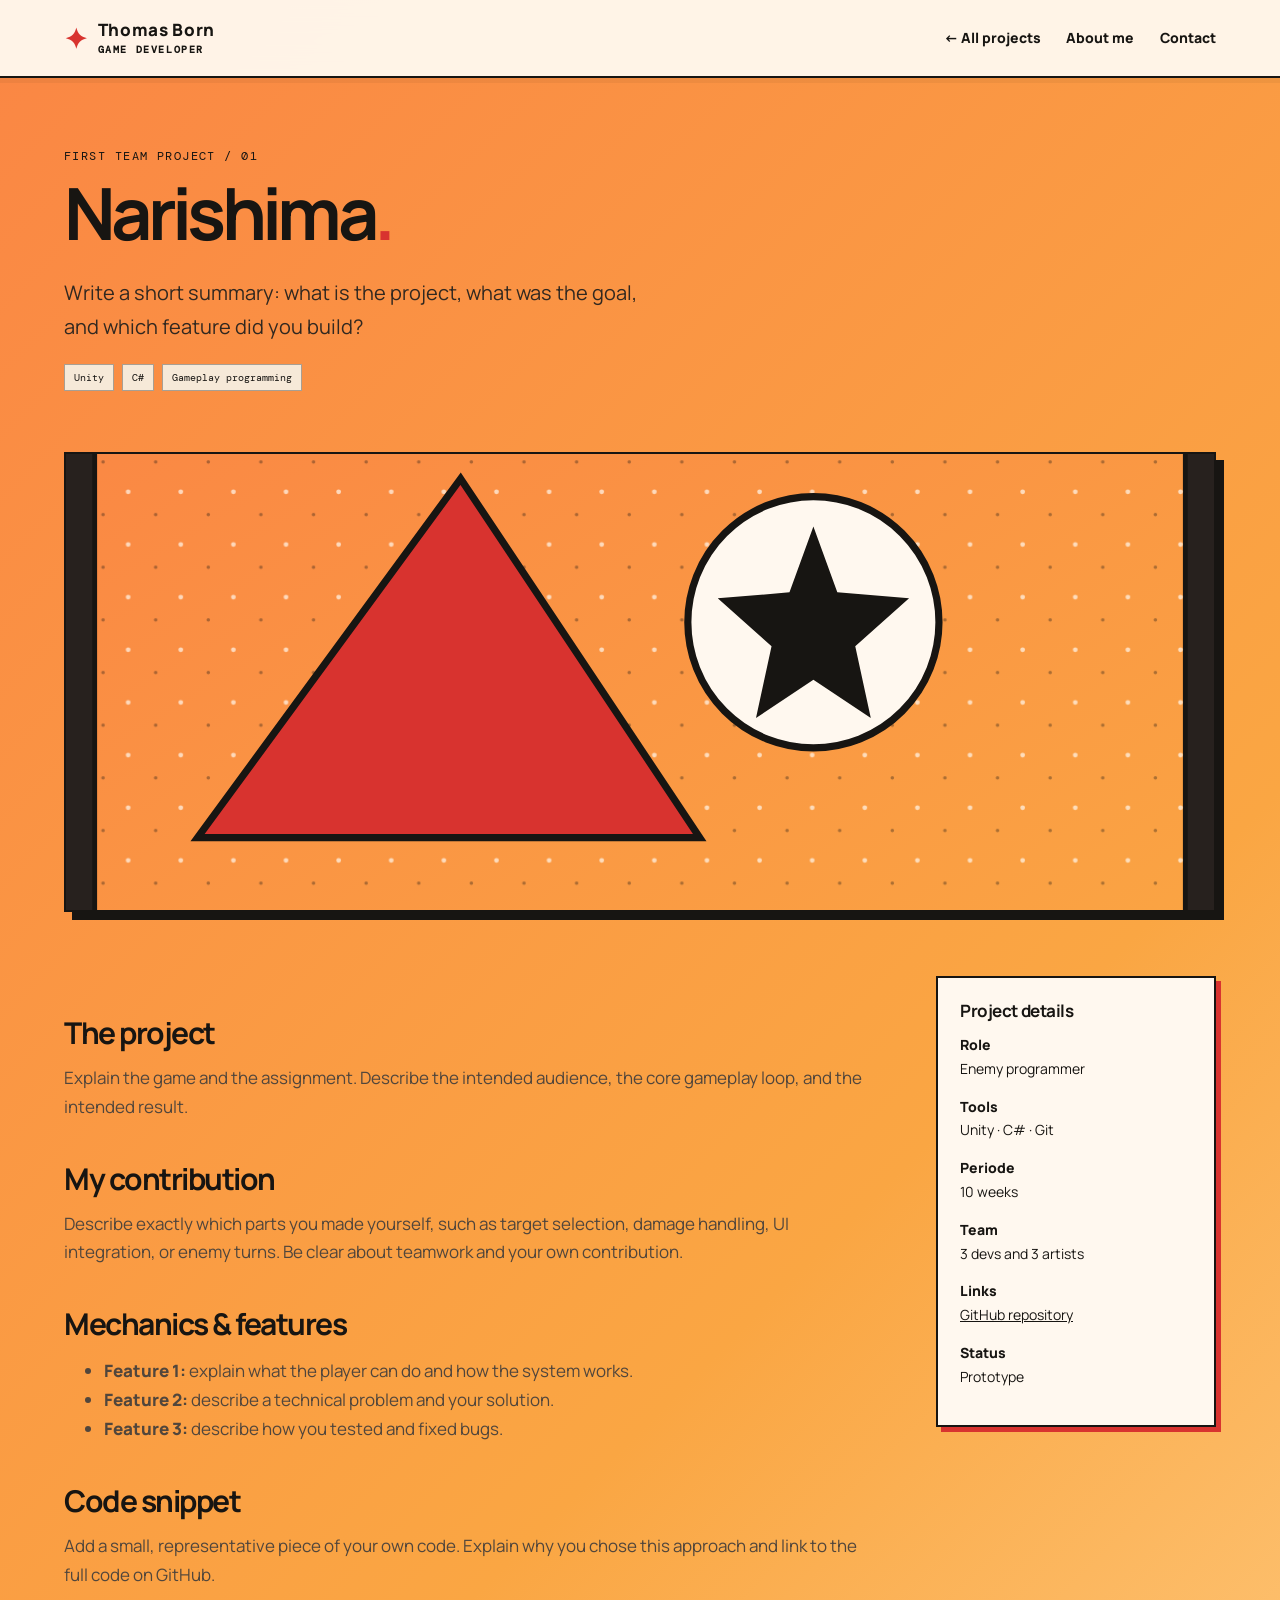
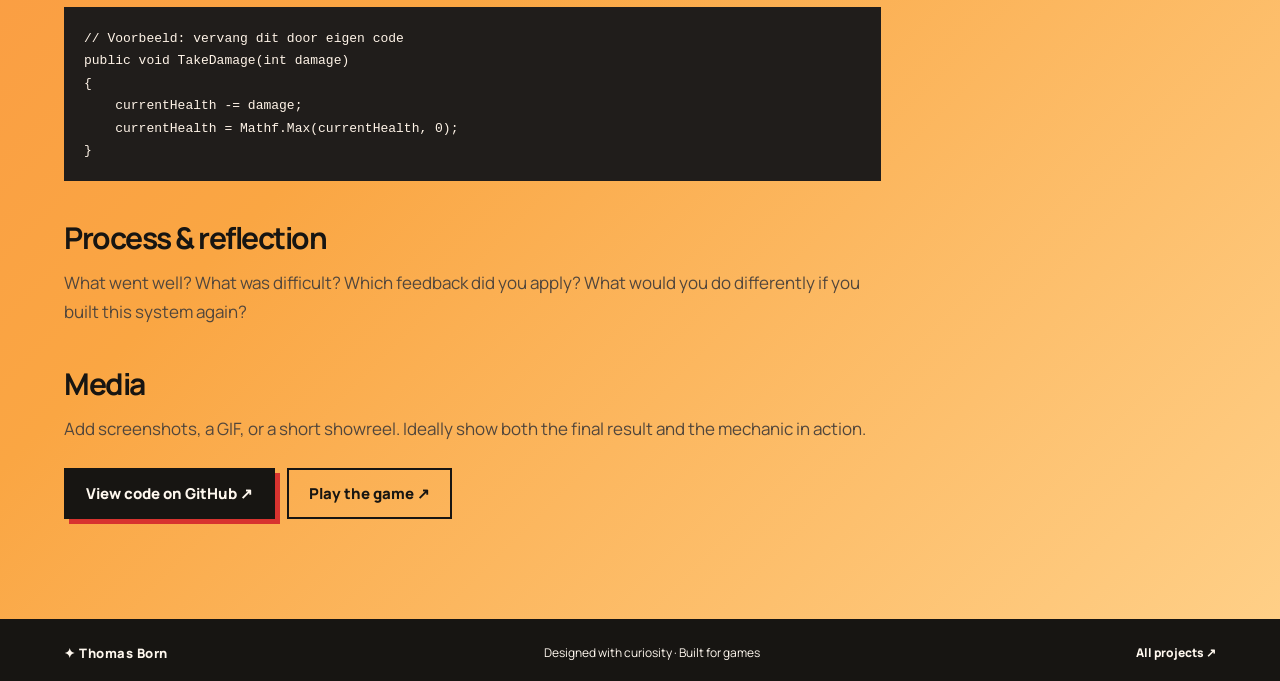
==== Narishima.html @ a52c63ef "Added project pages not the info" ====
<!DOCTYPE html>
<html lang="en">
<head>
  <meta charset="UTF-8"><meta name="viewport" content="width=device-width, initial-scale=1.0">
  <title>Narishima — Thomas Born</title><link rel="stylesheet" href="style.css">
  <style>
    .case-hero{padding:70px 0 45px}.case-hero h1{font-size:clamp(42px,6vw,72px)}.case-kicker{font:12px 'DM Mono',monospace;letter-spacing:.12em}.case-cover{width:100%;height:clamp(200px,42vw,460px);object-fit:cover;border:2px solid var(--ink);box-shadow:8px 8px 0 var(--ink)}.case-layout{display:grid;grid-template-columns:1fr 280px;gap:55px;padding:55px 0 100px}.case-content h2{font-size:30px;margin:40px 0 15px}.case-content p,.case-content li{color:#51463c}.case-aside{background:var(--paper);border:2px solid var(--ink);padding:22px;height:max-content;box-shadow:5px 5px 0 var(--red)}.case-aside h3{font-size:17px}.case-aside p{font-size:14px}.code-sample{background:#201d1b;color:#fff4e8;padding:20px;overflow:auto;font:13px/1.65 'DM Mono',monospace;white-space:pre}.case-links{display:flex;flex-wrap:wrap;gap:12px;margin-top:24px}@media(max-width:700px){.case-layout{grid-template-columns:1fr;gap:25px}}
  </style>
</head>
<body>
  <header class="site-header"><a class="wordmark" href="index.html"><span class="wordmark-mark">✦</span><span>Thomas Born<small>GAME DEVELOPER</small></span></a><nav class="main-nav"><a href="index.html#projects">← All projects</a><a href="index.html#about">About me</a><a href="index.html#contact">Contact</a></nav></header>
  <main class="section-wrap">
    <div class="case-hero"><p class="case-kicker">FIRST TEAM PROJECT / 01</p><h1>Narishima<span class="accent-text">.</span></h1><p class="hero-intro">Write a short summary: what is the project, what was the goal, and which feature did you build?</p><div class="tag-list"><span>Unity</span><span>C#</span><span>Gameplay programming</span></div></div>
    <img class="case-cover" src="assets/preview-placeholder.svg" alt="Large project screenshot">
    <div class="case-layout">
      <article class="case-content">
        <h2>The project</h2><p>Explain the game and the assignment. Describe the intended audience, the core gameplay loop, and the intended result.</p>
        <h2>My contribution</h2><p>Describe exactly which parts you made yourself, such as target selection, damage handling, UI integration, or enemy turns. Be clear about teamwork and your own contribution.</p>
        <h2>Mechanics & features</h2><ul><li><strong>Feature 1:</strong> explain what the player can do and how the system works.</li><li><strong>Feature 2:</strong> describe a technical problem and your solution.</li><li><strong>Feature 3:</strong> describe how you tested and fixed bugs.</li></ul>
        <h2>Code snippet</h2><p>Add a small, representative piece of your own code. Explain why you chose this approach and link to the full code on GitHub.</p>
        <pre class="code-sample"><code>// Voorbeeld: vervang dit door eigen code
public void TakeDamage(int damage)
{
    currentHealth -= damage;
    currentHealth = Mathf.Max(currentHealth, 0);
}</code></pre>
        <h2>Process & reflection</h2><p>What went well? What was difficult? Which feedback did you apply? What would you do differently if you built this system again?</p>
        <h2>Media</h2><p>Add screenshots, a GIF, or a short showreel. Ideally show both the final result and the mechanic in action.</p>
        <div class="case-links"><a class="button button-dark" href="https://github.com/jouwnaam/jouw-repo" target="_blank" rel="noopener">View code on GitHub ↗</a><a class="button" href="#" target="_blank" rel="noopener">Play the game ↗</a></div>
      </article>
      <aside class="case-aside"><h3>Project details</h3><p><strong>Role</strong><br>Enemy programmer</p><p><strong>Tools</strong><br>Unity · C# · Git</p><p><strong>Periode</strong><br>10 weeks</p><p><strong>Team</strong><br>3 devs and 3 artists</p><p><strong>Links</strong><br><a href="https://github.com/jouwnaam/jouw-repo">GitHub repository</a></p><p><strong>Status</strong><br>Prototype</p></aside>
    </div>
  </main>
  <footer class="site-footer"><a class="wordmark" href="index.html">✦ Thomas Born</a><span>Designed with curiosity · Built for games</span><a href="index.html#projects">All projects ↗</a></footer>
</body>
</html>
---- style.css ----
@import url('https://fonts.googleapis.com/css2?family=DM+Mono:wght@400;500&family=Manrope:wght@400;500;600;700;800&display=swap');

:root{--orange:#FA8644;--gold:#FAA643;--ink:#171512;--paper:#fff8ef;--muted:#655b51;--red:#d8332f;--line:rgba(23,21,18,.17);--max:1160px}
*{box-sizing:border-box}
html{scroll-behavior:smooth;scroll-padding-top:100px}
body{margin:0;background:linear-gradient(135deg,var(--orange) 0%,var(--gold) 58%,#ffd18a 100%);color:var(--ink);font-family:'Manrope',Arial,sans-serif;font-size:17px;line-height:1.7;overflow-x:hidden}
a{color:inherit}img{max-width:100%}
strong{font-weight:800}
.star-layer{position:fixed;inset:0;z-index:-1;pointer-events:none;opacity:.28;background-image:radial-gradient(#fff 1px,transparent 1.5px),radial-gradient(rgba(23,21,18,.65) 1px,transparent 1.5px);background-size:73px 73px,113px 113px;background-position:0 0,37px 49px}
.site-header{position:sticky;top:0;z-index:100;min-height:78px;padding:12px max(5vw,22px);display:flex;align-items:center;justify-content:space-between;gap:24px;background:rgba(255,248,239,.96);border-bottom:2px solid var(--ink);box-shadow:0 5px 0 rgba(23,21,18,.05);backdrop-filter:blur(14px)}
.wordmark{display:flex;align-items:center;gap:10px;text-decoration:none;font-weight:800;letter-spacing:.04em;line-height:1.15}.wordmark-mark{font-size:28px;color:var(--red)}.wordmark small{display:block;font-family:'DM Mono',monospace;font-size:10px;letter-spacing:.16em;margin-top:4px}
.main-nav{display:flex;align-items:center;gap:clamp(12px,2vw,28px)}.main-nav a{text-decoration:none;font-size:14px;font-weight:800}.main-nav a:hover,.text-link:hover,.card-link:hover{color:var(--red)}.nav-cv{border:2px solid var(--ink);padding:7px 14px;box-shadow:3px 3px 0 var(--ink)}.menu-toggle{display:none;border:2px solid var(--ink);background:var(--paper);font-size:22px;padding:4px 10px}
.section-wrap{width:min(var(--max),90%);margin-inline:auto}.hero{min-height:610px;padding-block:90px 100px;display:grid;grid-template-columns:1.1fr .9fr;align-items:center;gap:50px}.eyebrow{font-family:'DM Mono',monospace;font-size:12px;font-weight:500;letter-spacing:.13em;margin:0 0 18px}.status-dot{display:inline-block;width:8px;height:8px;background:#287a48;border-radius:50%;margin-right:8px}
h1,h2,h3,p{margin-top:0}h1{font-size:clamp(44px,6vw,78px);line-height:1.04;letter-spacing:-.065em;margin-bottom:25px}h2{font-size:clamp(36px,4.5vw,58px);line-height:1.1;letter-spacing:-.05em;margin-bottom:0}h3{font-size:22px;line-height:1.25;letter-spacing:-.025em;margin-bottom:12px}.accent-text{color:var(--red)}.heading-period{color:var(--red)}.hero-intro{font-size:20px;line-height:1.7;max-width:600px;color:#312820}.hero-actions{display:flex;align-items:center;gap:25px;flex-wrap:wrap;margin:30px 0}.button{display:inline-flex;align-items:center;justify-content:center;gap:16px;padding:13px 20px;font:800 15px 'Manrope',sans-serif;text-decoration:none;border:2px solid var(--ink);cursor:pointer}.button-dark{background:var(--ink);color:var(--paper);box-shadow:5px 5px 0 var(--red);transition:transform .18s,box-shadow .18s}.button-dark:hover{transform:translate(2px,2px);box-shadow:2px 2px 0 var(--red)}.text-link{font-weight:800;text-decoration-thickness:2px;text-underline-offset:5px}.hero-tags,.tag-list{display:flex;flex-wrap:wrap;gap:8px}.hero-tags span,.tag-list span{font-family:'DM Mono',monospace;font-size:12px;padding:4px 9px;border:1px solid rgba(23,21,18,.35);background:rgba(255,248,239,.38)}
.hero-art{height:390px;position:relative;display:grid;place-items:center}.orbit{position:absolute;border:1px solid rgba(23,21,18,.5);border-radius:50%;transform:rotate(-25deg)}.orbit-one{width:330px;height:240px}.orbit-two{width:250px;height:360px;transform:rotate(40deg)}.hero-sigil{width:190px;height:190px;display:grid;place-items:center;background:var(--red);color:#fff8ef;font-size:110px;transform:rotate(-9deg);border:3px solid var(--ink);box-shadow:12px 12px 0 var(--ink)}.float-star{position:absolute;font-size:35px}.star-a{top:30px;right:60px}.star-b{left:45px;bottom:48px;color:var(--red)}.art-label{position:absolute;top:15px;left:0;font:12px/1.6 'DM Mono',monospace}.art-card{position:absolute;right:0;bottom:4px;background:var(--paper);border:2px solid var(--ink);padding:15px 18px;transform:rotate(4deg);box-shadow:5px 5px 0 var(--ink)}.art-card span,.art-card small{display:block;font:10px 'DM Mono',monospace}.art-card strong{display:block;font-size:22px;line-height:1.05;margin:9px 0}.art-card small{color:var(--red)}
.projects-section{padding-block:75px 115px}.section-heading{display:flex;align-items:end;justify-content:space-between;gap:35px;margin-bottom:32px}.section-note{max-width:410px;color:#3d332b;margin:0;font-size:16px}.filter-row{display:flex;gap:9px;flex-wrap:wrap;margin-bottom:25px}.filter-chip{background:rgba(255,248,239,.45);border:1px solid var(--ink);padding:8px 14px;font:700 13px 'Manrope',sans-serif;cursor:pointer}.filter-chip.active,.filter-chip:hover{background:var(--ink);color:var(--paper)}.filter-chip span{opacity:.7;margin-left:5px}
.project-grid{display:grid;grid-template-columns:repeat(3,minmax(0,1fr));gap:25px;align-items:stretch}.project-card{min-width:0;background:var(--paper);border:2px solid var(--ink);box-shadow:5px 5px 0 rgba(23,21,18,.82);transition:transform .2s,box-shadow .2s;display:flex;flex-direction:column}.project-card:hover{transform:translateY(-4px);box-shadow:7px 9px 0 rgba(23,21,18,.82)}.project-card[hidden]{display:none}.project-card.featured{grid-column:span 2}.project-preview{height:190px;position:relative;display:block;overflow:hidden;background:#27211e;border-bottom:2px solid var(--ink)}.featured .project-preview{height:230px}.project-preview img{display:block;width:100%;height:100%;object-fit:cover;transition:transform .3s}.project-preview:hover img{transform:scale(1.035)}.preview-label{position:absolute;left:12px;top:12px;background:var(--red);color:white;padding:4px 8px;font:10px 'DM Mono',monospace;letter-spacing:.05em}.preview-arrow{position:absolute;right:12px;bottom:12px;width:34px;height:34px;background:var(--paper);border:1px solid var(--ink);display:grid;place-items:center;font-size:20px}.project-body{padding:20px;display:flex;flex-direction:column;align-items:flex-start;flex:1}.project-meta{display:flex;justify-content:space-between;gap:10px;width:100%;font:10px 'DM Mono',monospace;letter-spacing:.04em;color:#62574d;margin-bottom:12px}.project-status{color:#247243}.project-body h3{font-size:23px}.project-body h3 em{font-style:normal;color:var(--red)}.project-body p{font-size:15px;line-height:1.65;color:#51463c;margin-bottom:17px}.tag-list{margin-top:auto;margin-bottom:16px}.tag-list span{font-size:10px;background:#f6e9d8}.card-link{display:flex;justify-content:space-between;gap:15px;width:100%;padding-top:12px;border-top:1px solid var(--line);font-size:14px;font-weight:800;text-decoration:none}.small-hint{font-size:13px;color:#4d4035;margin-top:28px}.small-hint code{font-size:12px;background:rgba(255,248,239,.55);padding:3px 5px}
.about-section{background:var(--paper);border-block:2px solid var(--ink);padding-block:100px}.about-layout{display:grid;grid-template-columns:.75fr 1.25fr;gap:clamp(35px,7vw,100px);align-items:start}.about-photo-wrap{position:relative;max-width:360px;margin-top:15px}.about-photo,.photo-placeholder{width:100%;aspect-ratio:4/5;object-fit:cover;border:2px solid var(--ink);box-shadow:10px 10px 0 var(--orange)}.photo-placeholder{display:none;place-items:center;align-content:center;gap:8px;background:linear-gradient(145deg,#f7d0a5,#f9a25f);font-weight:800}.photo-placeholder small{font:11px 'DM Mono',monospace}.photo-caption{display:block;margin-top:18px;font:10px 'DM Mono',monospace;letter-spacing:.1em}.about-copy h2{margin-bottom:25px}.about-copy>p:not(.eyebrow){color:#51463c}.about-copy .lead{font-size:21px;line-height:1.6;color:var(--ink)!important}.profile-block{padding:20px 0;border-top:1px solid var(--line);margin-top:14px}.profile-block h3{font-size:17px}.profile-block p{font-size:15px;color:#51463c;margin-bottom:0}
.skills-section{padding-block:100px}.skills-grid{display:grid;grid-template-columns:repeat(3,1fr);gap:18px;margin-top:30px}.skill-card{padding:25px;background:rgba(255,248,239,.52);border:1.5px solid var(--ink);min-height:175px}.skill-number{font:11px 'DM Mono',monospace;color:var(--red)}.skill-card h3{margin-top:20px}.skill-card p{font-size:15px;color:#51463c;margin-bottom:0}
.journal-section{padding-block:90px;background:rgba(255,248,239,.42);border-block:2px solid var(--ink)}.journal-grid{display:grid;grid-template-columns:repeat(3,1fr);gap:18px;margin-top:28px}.journal-entry{padding:24px;background:var(--paper);border:1.5px solid var(--ink)}.journal-entry>span{font:10px 'DM Mono',monospace;color:var(--red)}.journal-entry h3{margin-top:20px}.journal-entry p{font-size:15px;color:#51463c}.journal-entry a{font-size:13px;font-weight:800;text-underline-offset:4px}
.contact-section{padding-block:110px;display:grid;grid-template-columns:1fr 1fr;gap:25px 70px}.contact-section>.eyebrow,.contact-section>h2,.contact-intro{grid-column:1}.contact-section>h2{font-size:clamp(38px,5vw,62px)}.contact-intro{max-width:440px;color:#3d332b}.contact-links{grid-column:1;display:flex;flex-direction:column}.contact-links a{display:flex;justify-content:space-between;align-items:center;gap:15px;padding:16px 0;border-top:1px solid rgba(23,21,18,.4);text-decoration:none}.contact-links a span{font:11px 'DM Mono',monospace;text-transform:uppercase}.contact-links a strong{font-size:14px;text-align:right}.contact-links a:hover strong{color:var(--red)}.contact-form{grid-column:2;grid-row:1 / span 4;align-self:start;background:var(--paper);border:2px solid var(--ink);padding:28px;box-shadow:7px 7px 0 var(--red)}.contact-form h3{font-size:25px}.form-note{font-size:13px;color:#655b51}.contact-form label{display:block;font-size:13px;font-weight:800;margin:14px 0 5px}.contact-form input,.contact-form textarea{width:100%;font:16px 'Manrope',sans-serif;background:#fffdf9;border:1.5px solid #8d7b6a;padding:11px;color:var(--ink);border-radius:0}.contact-form input:focus,.contact-form textarea:focus{outline:3px solid rgba(216,51,47,.25);border-color:var(--red)}.contact-form button{margin-top:18px}.form-feedback{font-size:13px;margin:10px 0 0}.site-footer{padding:24px 5%;display:flex;align-items:center;justify-content:space-between;gap:20px;background:var(--ink);color:var(--paper);font-size:12px}.site-footer .wordmark{font-size:13px}.site-footer a:last-child{font-weight:800;text-decoration:none}
@media(max-width:900px){.main-nav{gap:13px}.main-nav a{font-size:12px}.hero{gap:20px}.project-grid{grid-template-columns:repeat(2,minmax(0,1fr))}.project-card.featured{grid-column:span 2}.project-preview,.featured .project-preview{height:200px}.contact-section{gap:25px 35px}}
@media(max-width:680px){body{font-size:16px}.site-header{min-height:68px;padding-inline:5%}.menu-toggle{display:block}.main-nav{display:none;position:absolute;top:100%;left:0;right:0;background:var(--paper);padding:18px 5% 24px;border-bottom:2px solid var(--ink);flex-direction:column;align-items:stretch;gap:0}.main-nav.open{display:flex}.main-nav a{padding:12px 0;font-size:15px;border-bottom:1px solid var(--line)}.main-nav .nav-cv{margin-top:12px;text-align:center;padding:10px}.hero{grid-template-columns:1fr;padding-block:65px 75px;gap:0}.hero-art{height:270px;margin-top:15px}.hero-sigil{width:135px;height:135px;font-size:78px}.orbit-one{width:250px;height:180px}.orbit-two{width:190px;height:270px}.art-card{right:5px}.projects-section,.skills-section{padding-block:65px}.section-heading{display:block}.section-note{margin-top:18px}.project-grid{grid-template-columns:1fr;gap:20px}.project-card.featured{grid-column:auto}.project-preview,.featured .project-preview{height:clamp(165px,52vw,230px)}.about-section{padding-block:65px}.about-layout{grid-template-columns:1fr;gap:35px}.about-photo-wrap{max-width:270px;margin-inline:auto}.skills-grid,.journal-grid{grid-template-columns:1fr}.skill-card{min-height:0}.journal-section{padding-block:65px}.contact-section{padding-block:70px;grid-template-columns:1fr;gap:15px}.contact-section>.eyebrow,.contact-section>h2,.contact-intro,.contact-links,.contact-form{grid-column:1;grid-row:auto}.contact-form{margin-top:25px;padding:22px}.contact-links a strong{font-size:12px}.site-footer{flex-wrap:wrap}.site-footer>span{order:3;width:100%}}
@media(prefers-reduced-motion:reduce){html{scroll-behavior:auto}*,*::before,*::after{animation:none!important;transition:none!important}}
.project-card.featured {
    grid-column: 1 / -1;
    display: grid;
    grid-template-columns: 1.3fr 1fr;
    align-items: stretch;
}

.project-card.featured .project-preview {
    height: 100%;
    min-height: 400px;
    border-bottom: 0;
    border-right: 2px solid var(--ink);
}

.project-card.featured .project-body {
    padding: 40px;
}

.project-card.featured .project-body h3 {
    font-size: clamp(30px, 3vw, 42px);
    line-height: 1.15;
    margin-bottom: 18px;
}

.project-card.featured .project-body p {
    font-size: 17px;
    line-height: 1.75;
}

/* Tablet */
@media (max-width: 900px) {
    .project-card.featured .project-preview {
        min-height: 320px;
    }

    .project-card.featured .project-body {
        padding: 25px;
    }
}

/* Mobile */
@media (max-width: 680px) {
    .project-card.featured {
        display: flex;
        flex-direction: column;
    }

    .project-card.featured .project-preview {
        height: clamp(220px, 65vw, 320px);
        min-height: 0;
        border-right: 0;
        border-bottom: 2px solid var(--ink);
    }

    .project-card.featured .project-body {
        padding: 24px;
    }
}

.full-about p {
    margin-top: 16px;
}

.read-more-button {
    margin-top: 18px;
    padding: 12px 22px;
    border: 2px solid #171717;
    border-radius: 8px;
    background: transparent;
    color: #171717;
    font: inherit;
    font-weight: bold;
    cursor: pointer;
    transition: background 0.2s, color 0.2s;
}

.read-more-button:hover {
    background: #171717;
    color: white;
}
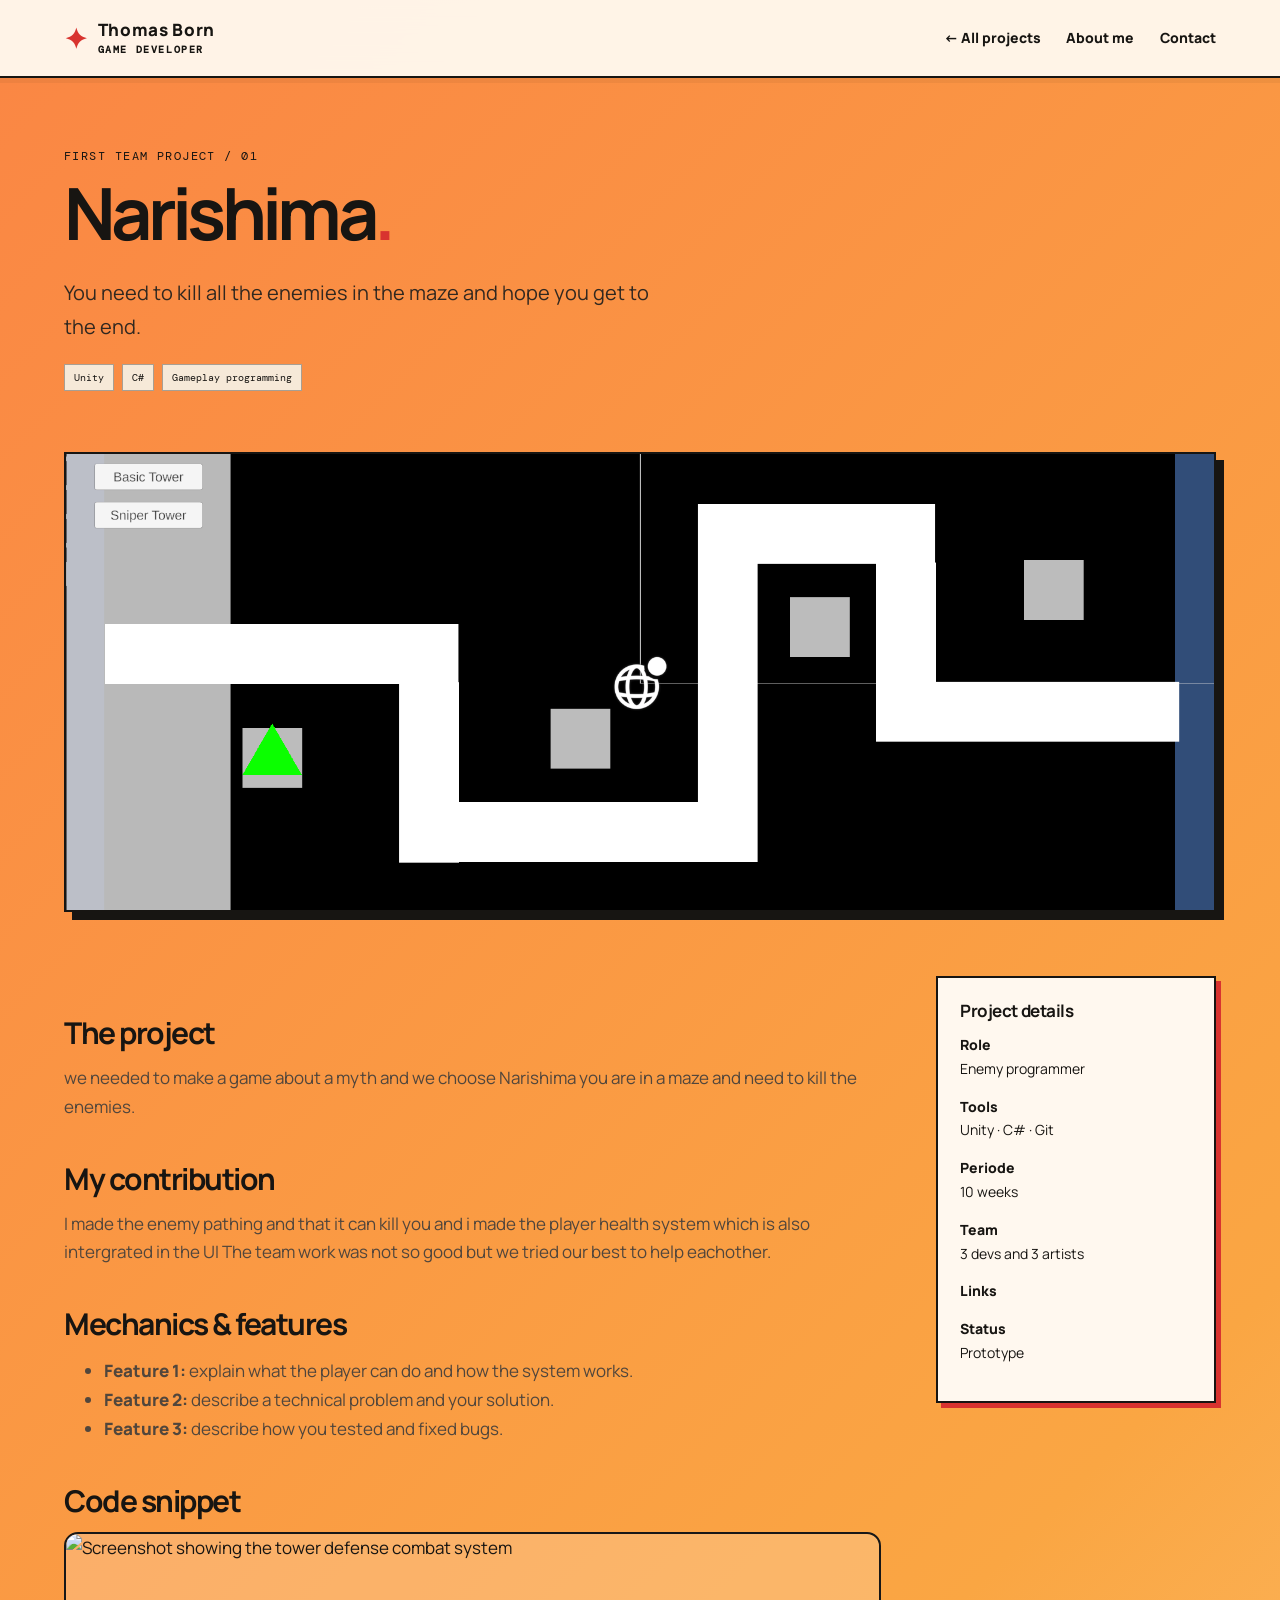
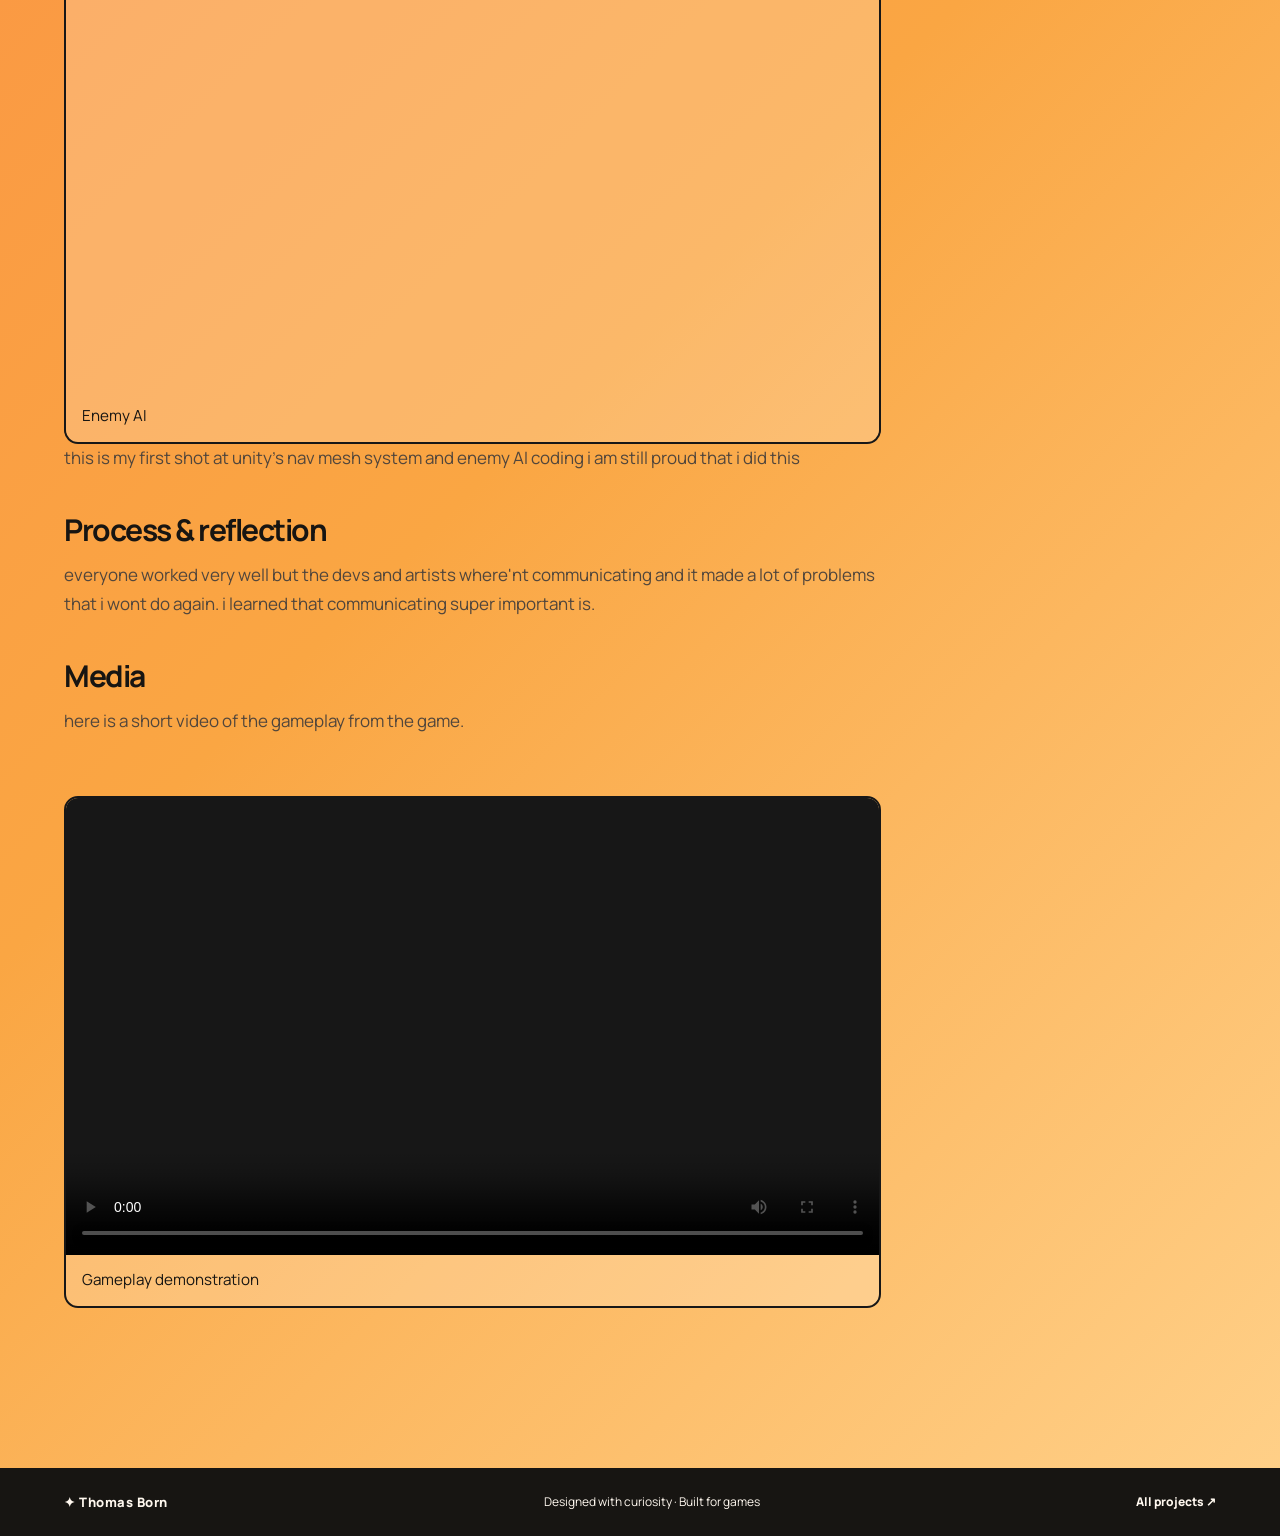
==== commit 407e0453: ""completed"project pages" ====
--- a/Narishima.html
+++ b/Narishima.html
@@ -10,25 +10,39 @@
 <body>
   <header class="site-header"><a class="wordmark" href="index.html"><span class="wordmark-mark">✦</span><span>Thomas Born<small>GAME DEVELOPER</small></span></a><nav class="main-nav"><a href="index.html#projects">← All projects</a><a href="index.html#about">About me</a><a href="index.html#contact">Contact</a></nav></header>
   <main class="section-wrap">
-    <div class="case-hero"><p class="case-kicker">FIRST TEAM PROJECT / 01</p><h1>Narishima<span class="accent-text">.</span></h1><p class="hero-intro">Write a short summary: what is the project, what was the goal, and which feature did you build?</p><div class="tag-list"><span>Unity</span><span>C#</span><span>Gameplay programming</span></div></div>
-    <img class="case-cover" src="assets/preview-placeholder.svg" alt="Large project screenshot">
+    <div class="case-hero"><p class="case-kicker">FIRST TEAM PROJECT / 01</p><h1>Narishima<span class="accent-text">.</span></h1><p class="hero-intro">You need to kill all the enemies in the maze and hope you get to the end.</p><div class="tag-list"><span>Unity</span><span>C#</span><span>Gameplay programming</span></div></div>
+    <img class="case-cover" src="IMG/Screenshot 2026-04-12 133133.png" alt="Large project screenshot">
     <div class="case-layout">
       <article class="case-content">
-        <h2>The project</h2><p>Explain the game and the assignment. Describe the intended audience, the core gameplay loop, and the intended result.</p>
-        <h2>My contribution</h2><p>Describe exactly which parts you made yourself, such as target selection, damage handling, UI integration, or enemy turns. Be clear about teamwork and your own contribution.</p>
+        <h2>The project</h2><p>we needed to make a game about a myth and we choose Narishima you are in a maze and need to kill the enemies.</p>
+        <h2>My contribution</h2><p>I made the enemy pathing and that it can kill you and i made the player health system which is also intergrated in the UI The team work was not so good but we tried our best to help eachother.</p>
         <h2>Mechanics & features</h2><ul><li><strong>Feature 1:</strong> explain what the player can do and how the system works.</li><li><strong>Feature 2:</strong> describe a technical problem and your solution.</li><li><strong>Feature 3:</strong> describe how you tested and fixed bugs.</li></ul>
-        <h2>Code snippet</h2><p>Add a small, representative piece of your own code. Explain why you chose this approach and link to the full code on GitHub.</p>
-        <pre class="code-sample"><code>// Voorbeeld: vervang dit door eigen code
-public void TakeDamage(int damage)
-{
-    currentHealth -= damage;
-    currentHealth = Mathf.Max(currentHealth, 0);
-}</code></pre>
-        <h2>Process & reflection</h2><p>What went well? What was difficult? Which feedback did you apply? What would you do differently if you built this system again?</p>
-        <h2>Media</h2><p>Add screenshots, a GIF, or a short showreel. Ideally show both the final result and the mechanic in action.</p>
-        <div class="case-links"><a class="button button-dark" href="https://github.com/jouwnaam/jouw-repo" target="_blank" rel="noopener">View code on GitHub ↗</a><a class="button" href="#" target="_blank" rel="noopener">Play the game ↗</a></div>
+        <h2>Code snippet</h2>        <figure class="media-item">
+            <img
+                src="img/Visual sheet template copy.png"
+                alt="Screenshot showing the tower defense combat system"
+                loading="lazy">
+            <figcaption>Enemy AI</figcaption>
+        </figure><p>this is my first shot at unity's nav mesh system and enemy AI coding i am still proud that i did this</p>
+        <h2>Process & reflection</h2><p>everyone worked very well but the devs and artists where'nt communicating and it made a lot of problems that i wont do again. i learned that communicating super important is.</p>
+        <h2>Media</h2><p>here is a short video of the gameplay from the game.</p>
+        <section class="project-media">
+    <div class="media-grid">
+
+        <!-- Gameplay video -->
+        <figure class="media-item video-item">
+            <video controls preload="metadata" poster="img/Screenshot 2026-04-12 135448.png">
+                <source src="assets/MedalTVScreenRecording20250615162339-tr-edit.mp4" type="video/mp4">
+                Your browser does not support video playback.
+            </video>
+            <figcaption>Gameplay demonstration</figcaption>
+        </figure>
+
+    </div>
+</section>
+
       </article>
-      <aside class="case-aside"><h3>Project details</h3><p><strong>Role</strong><br>Enemy programmer</p><p><strong>Tools</strong><br>Unity · C# · Git</p><p><strong>Periode</strong><br>10 weeks</p><p><strong>Team</strong><br>3 devs and 3 artists</p><p><strong>Links</strong><br><a href="https://github.com/jouwnaam/jouw-repo">GitHub repository</a></p><p><strong>Status</strong><br>Prototype</p></aside>
+      <aside class="case-aside"><h3>Project details</h3><p><strong>Role</strong><br>Enemy programmer</p><p><strong>Tools</strong><br>Unity · C# · Git</p><p><strong>Periode</strong><br>10 weeks</p><p><strong>Team</strong><br>3 devs and 3 artists</p><p><strong>Links</strong><br></p><p><strong>Status</strong><br>Prototype</p></aside>
     </div>
   </main>
   <footer class="site-footer"><a class="wordmark" href="index.html">✦ Thomas Born</a><span>Designed with curiosity · Built for games</span><a href="index.html#projects">All projects ↗</a></footer>
--- a/style.css
+++ b/style.css
@@ -101,4 +101,106 @@
 .read-more-button:hover {
     background: #171717;
     color: white;
-}+}
+
+.project-gif {
+    width: 100%;
+    max-width: 700px;
+    margin: 24px auto;
+    overflow: hidden;
+    border-radius: 12px;
+    border: 2px solid #171717;
+}
+
+.project-gif img {
+    display: block;
+    width: 100%;
+    height: auto;
+}
+
+
+.gif-gallery {
+    display: grid;
+    grid-template-columns: repeat(2, minmax(0, 1fr));
+    gap: 20px;
+    margin: 24px 0;
+}
+
+.gif-gallery img {
+    width: 100%;
+    height: auto;
+    display: block;
+    border-radius: 12px;
+    border: 2px solid #171717;
+}
+
+@media (max-width: 600px) {
+    .gif-gallery {
+        grid-template-columns: 1fr;
+    }
+}
+
+
+/* Project media gallery */
+.project-media {
+    margin: 60px 0;
+}
+
+.project-media h2 {
+    margin-bottom: 12px;
+}
+
+.media-grid {
+    display: grid;
+    grid-template-columns: repeat(2, minmax(0, 1fr));
+    gap: 24px;
+    margin-top: 28px;
+}
+
+.media-item {
+    min-width: 0;
+    margin: 0;
+    overflow: hidden;
+    border: 2px solid #171717;
+    border-radius: 14px;
+    background: rgba(255, 255, 255, 0.2);
+}
+
+.media-item img,
+.media-item video {
+    display: block;
+    width: 100%;
+    height: auto;
+    aspect-ratio: 16 / 9;
+    object-fit: cover;
+}
+
+.media-item figcaption {
+    padding: 14px 16px;
+    font-size: 0.95rem;
+    line-height: 1.5;
+}
+
+/* Make the main video larger */
+.media-item.video-item {
+    grid-column: 1 / -1;
+}
+
+.media-item.video-item video {
+    aspect-ratio: 16 / 9;
+    background: #171717;
+    object-fit: contain;
+}
+
+/* Mobile layout */
+@media (max-width: 650px) {
+    .media-grid {
+        grid-template-columns: 1fr;
+        gap: 18px;
+    }
+
+    .media-item.video-item {
+        grid-column: auto;
+    }
+}
+
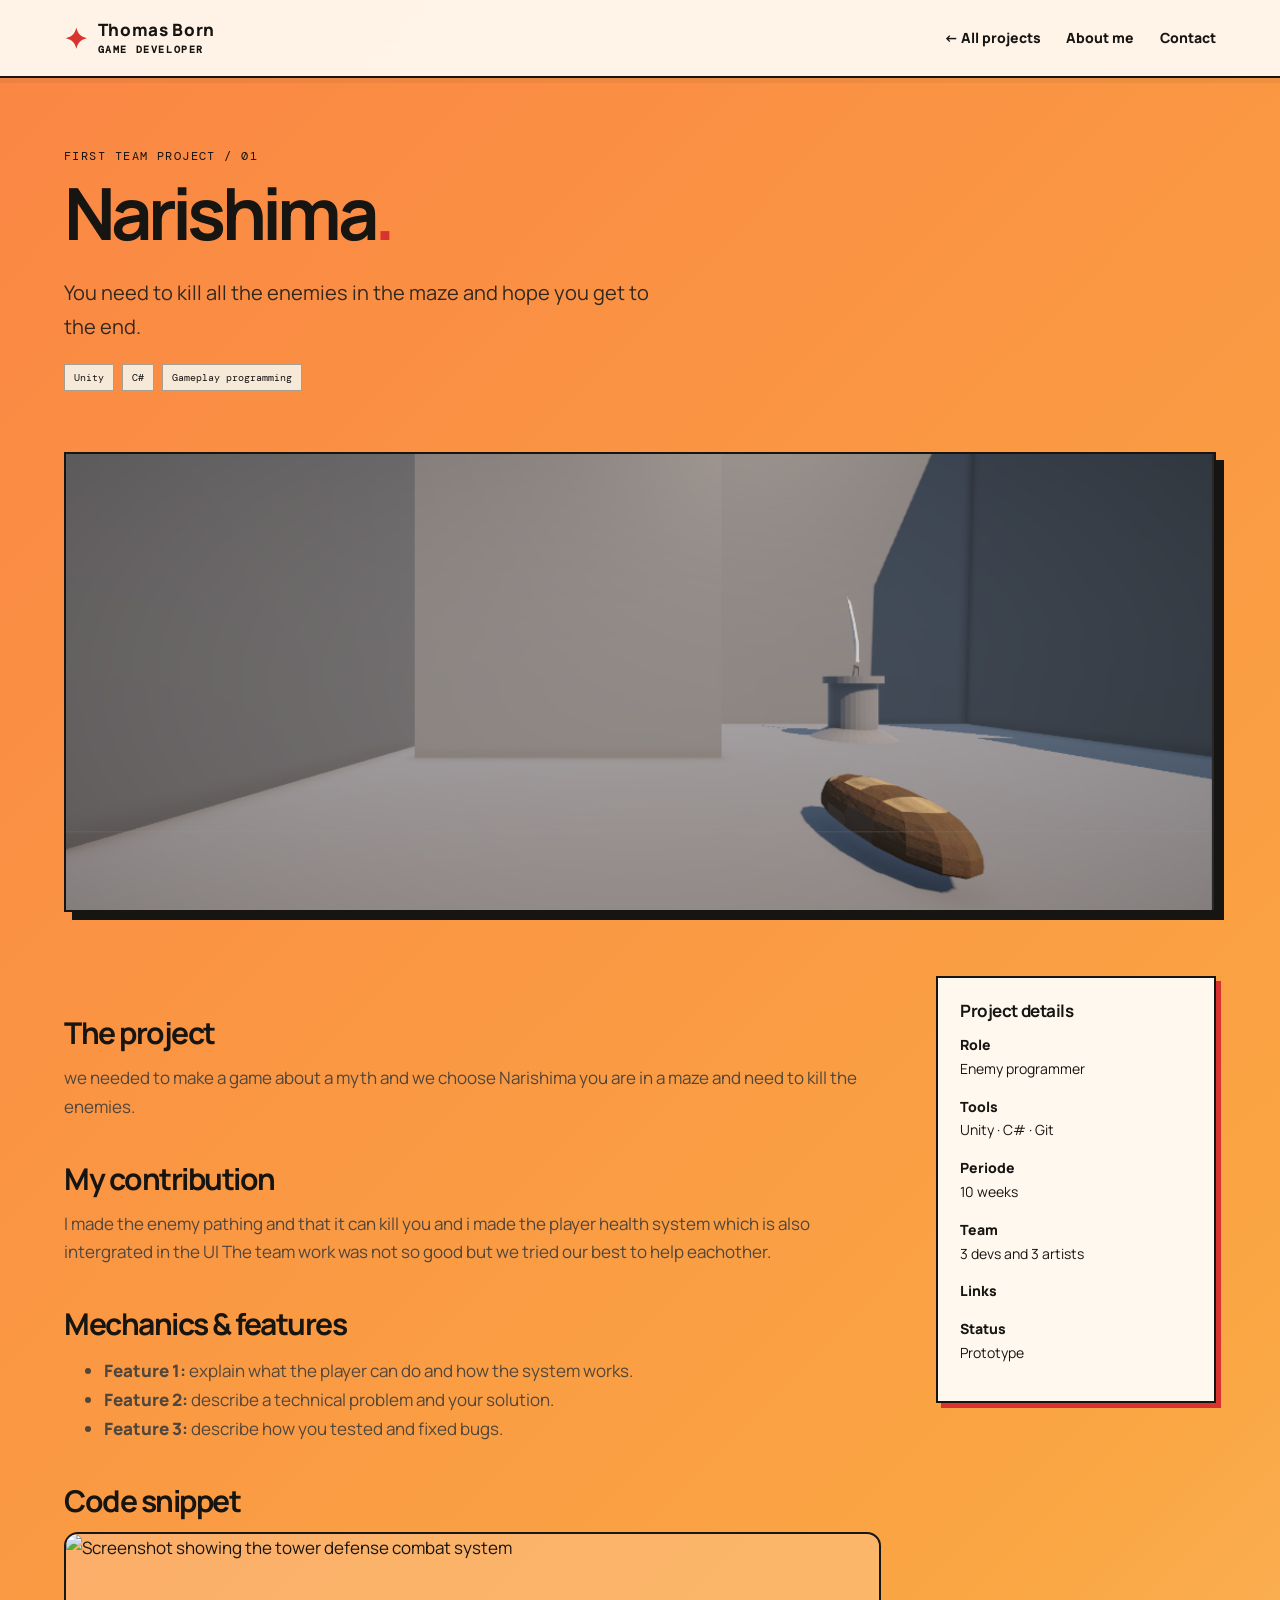
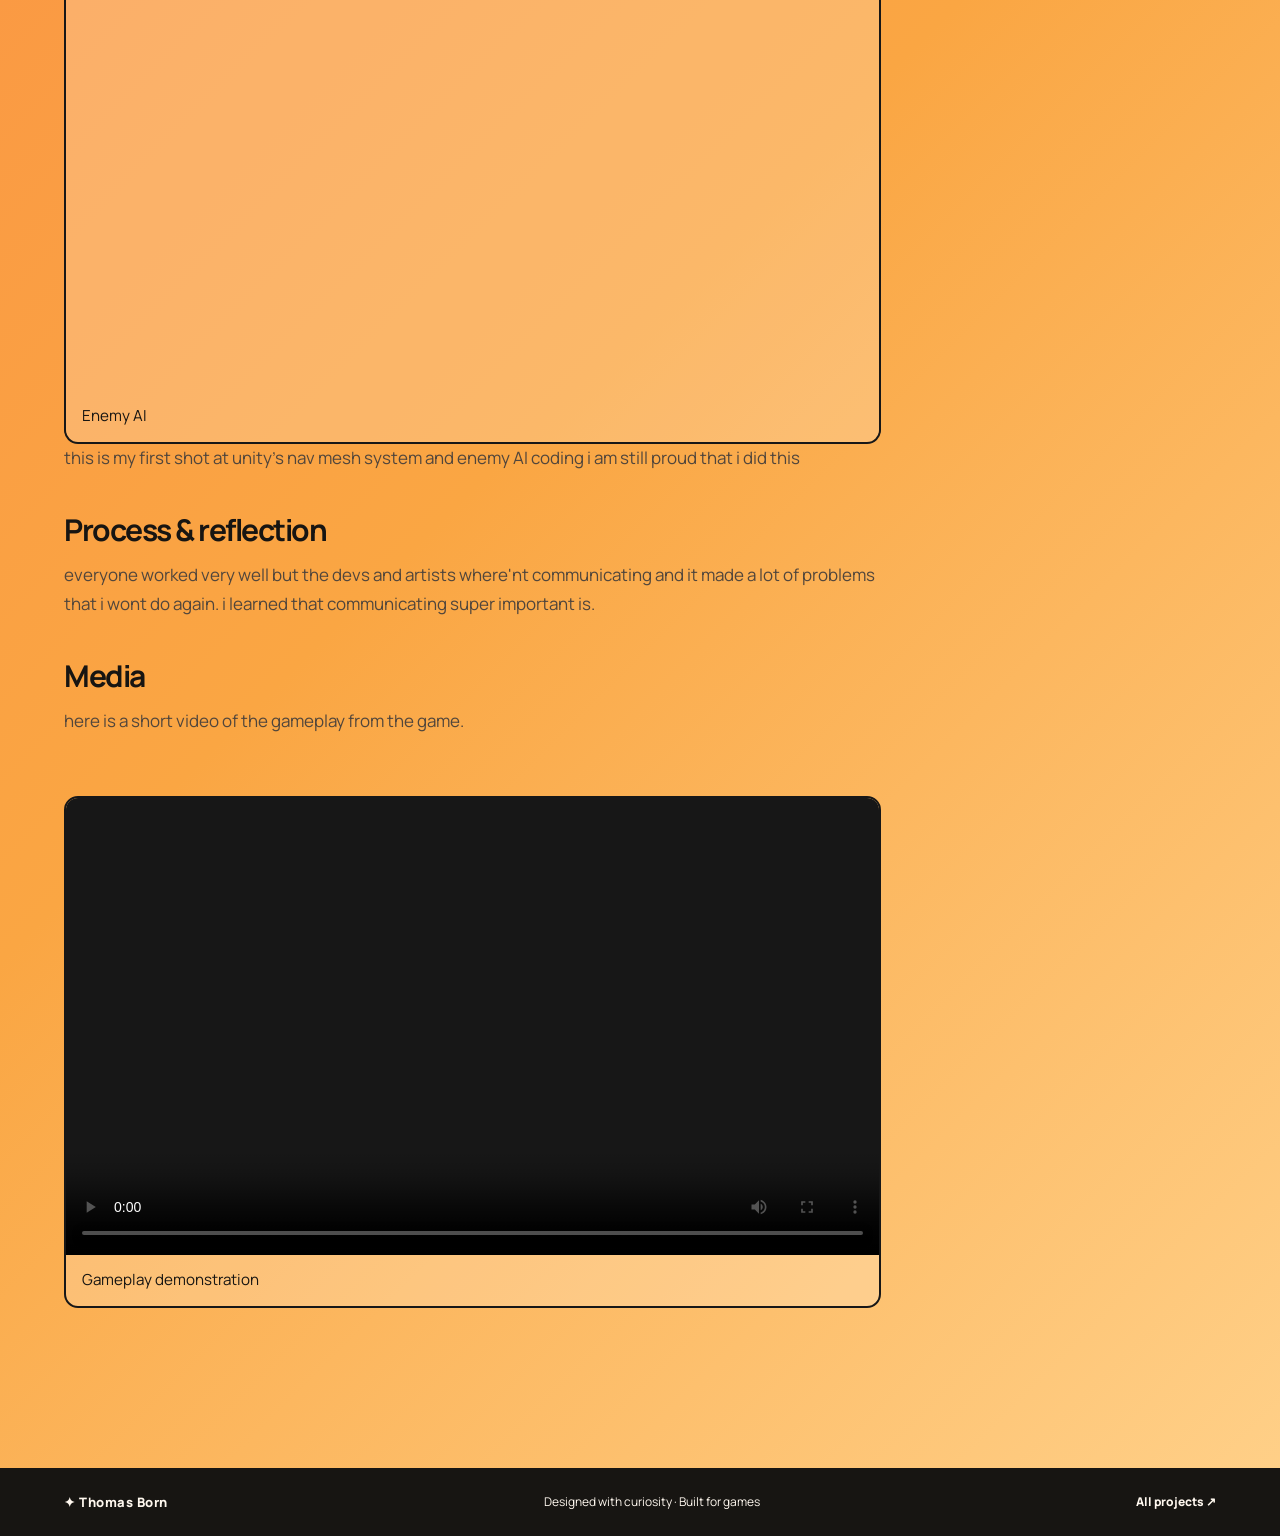
==== commit 76f10691: "update" ====
--- a/Narishima.html
+++ b/Narishima.html
@@ -11,7 +11,7 @@
   <header class="site-header"><a class="wordmark" href="index.html"><span class="wordmark-mark">✦</span><span>Thomas Born<small>GAME DEVELOPER</small></span></a><nav class="main-nav"><a href="index.html#projects">← All projects</a><a href="index.html#about">About me</a><a href="index.html#contact">Contact</a></nav></header>
   <main class="section-wrap">
     <div class="case-hero"><p class="case-kicker">FIRST TEAM PROJECT / 01</p><h1>Narishima<span class="accent-text">.</span></h1><p class="hero-intro">You need to kill all the enemies in the maze and hope you get to the end.</p><div class="tag-list"><span>Unity</span><span>C#</span><span>Gameplay programming</span></div></div>
-    <img class="case-cover" src="IMG/Screenshot 2026-04-12 133133.png" alt="Large project screenshot">
+    <img class="case-cover" src="IMG/Screenshot 2026-04-12 135448.png" alt="Large project screenshot">
     <div class="case-layout">
       <article class="case-content">
         <h2>The project</h2><p>we needed to make a game about a myth and we choose Narishima you are in a maze and need to kill the enemies.</p>
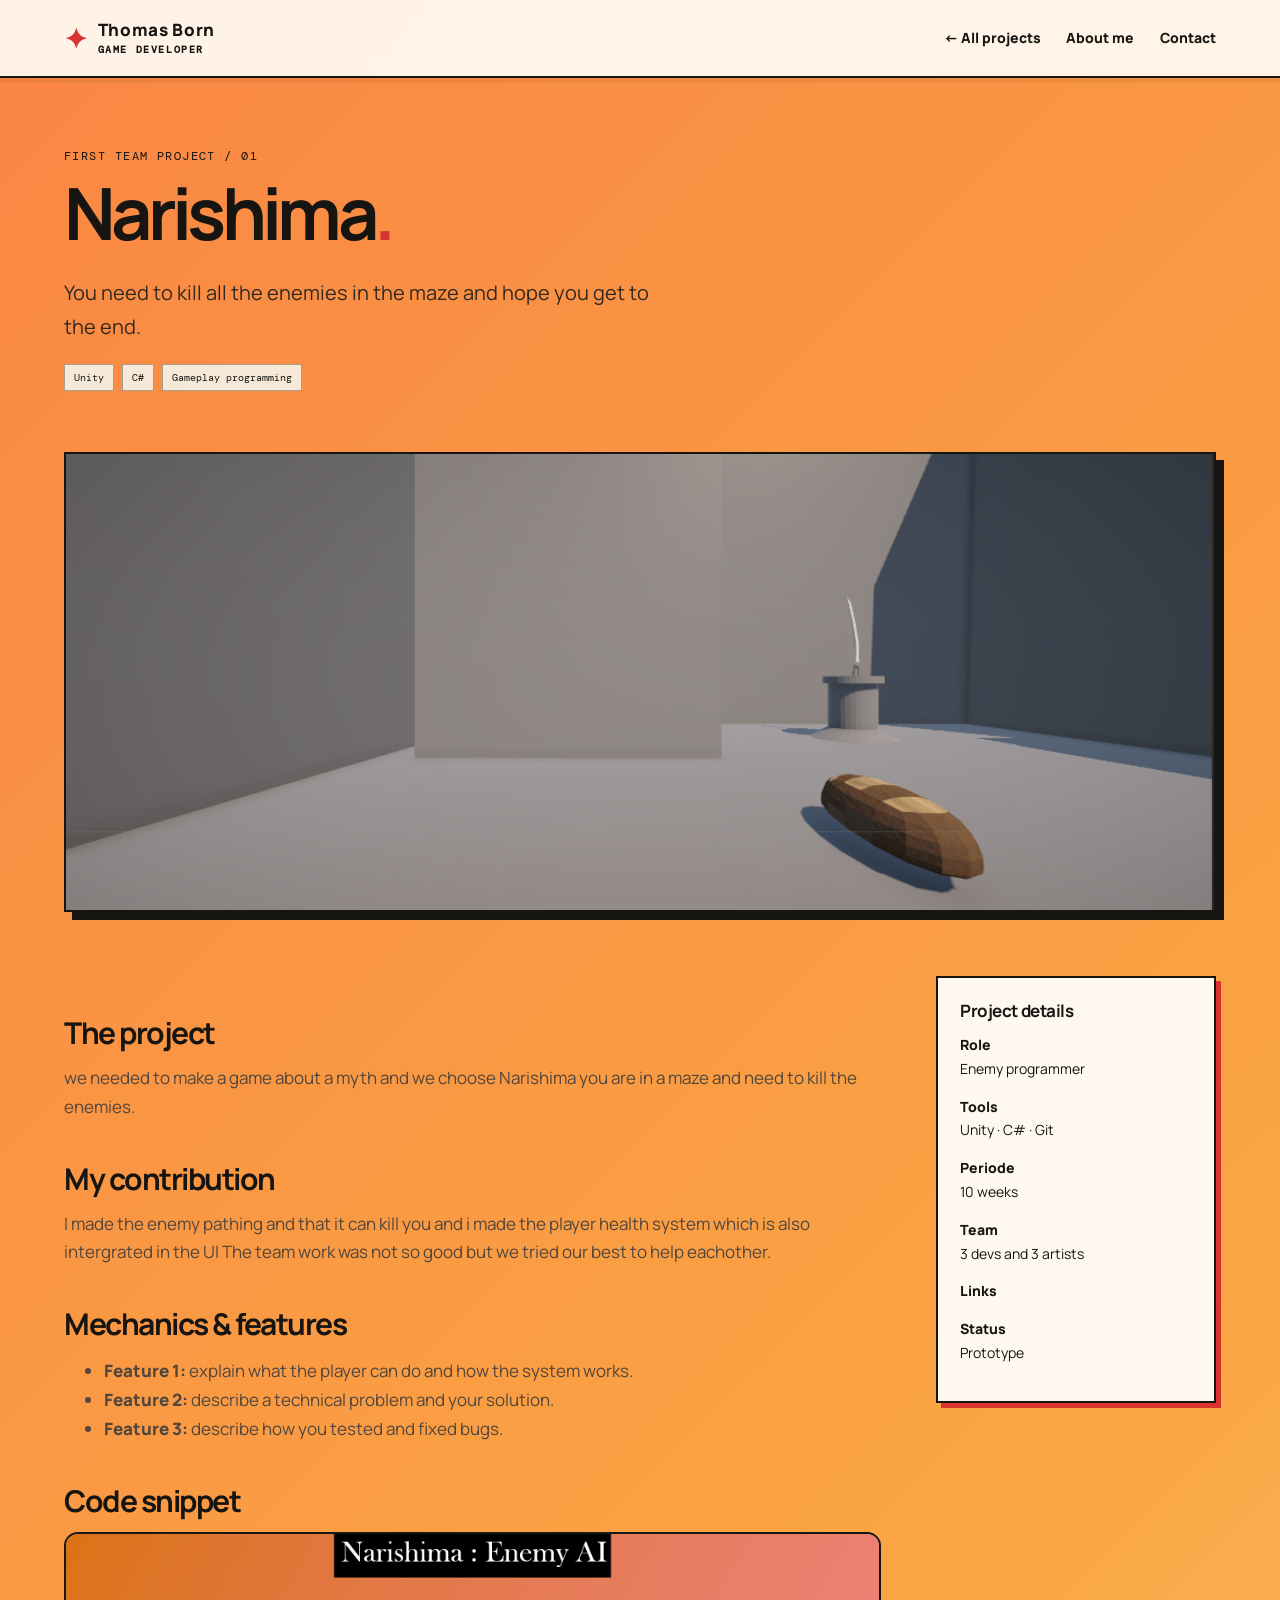
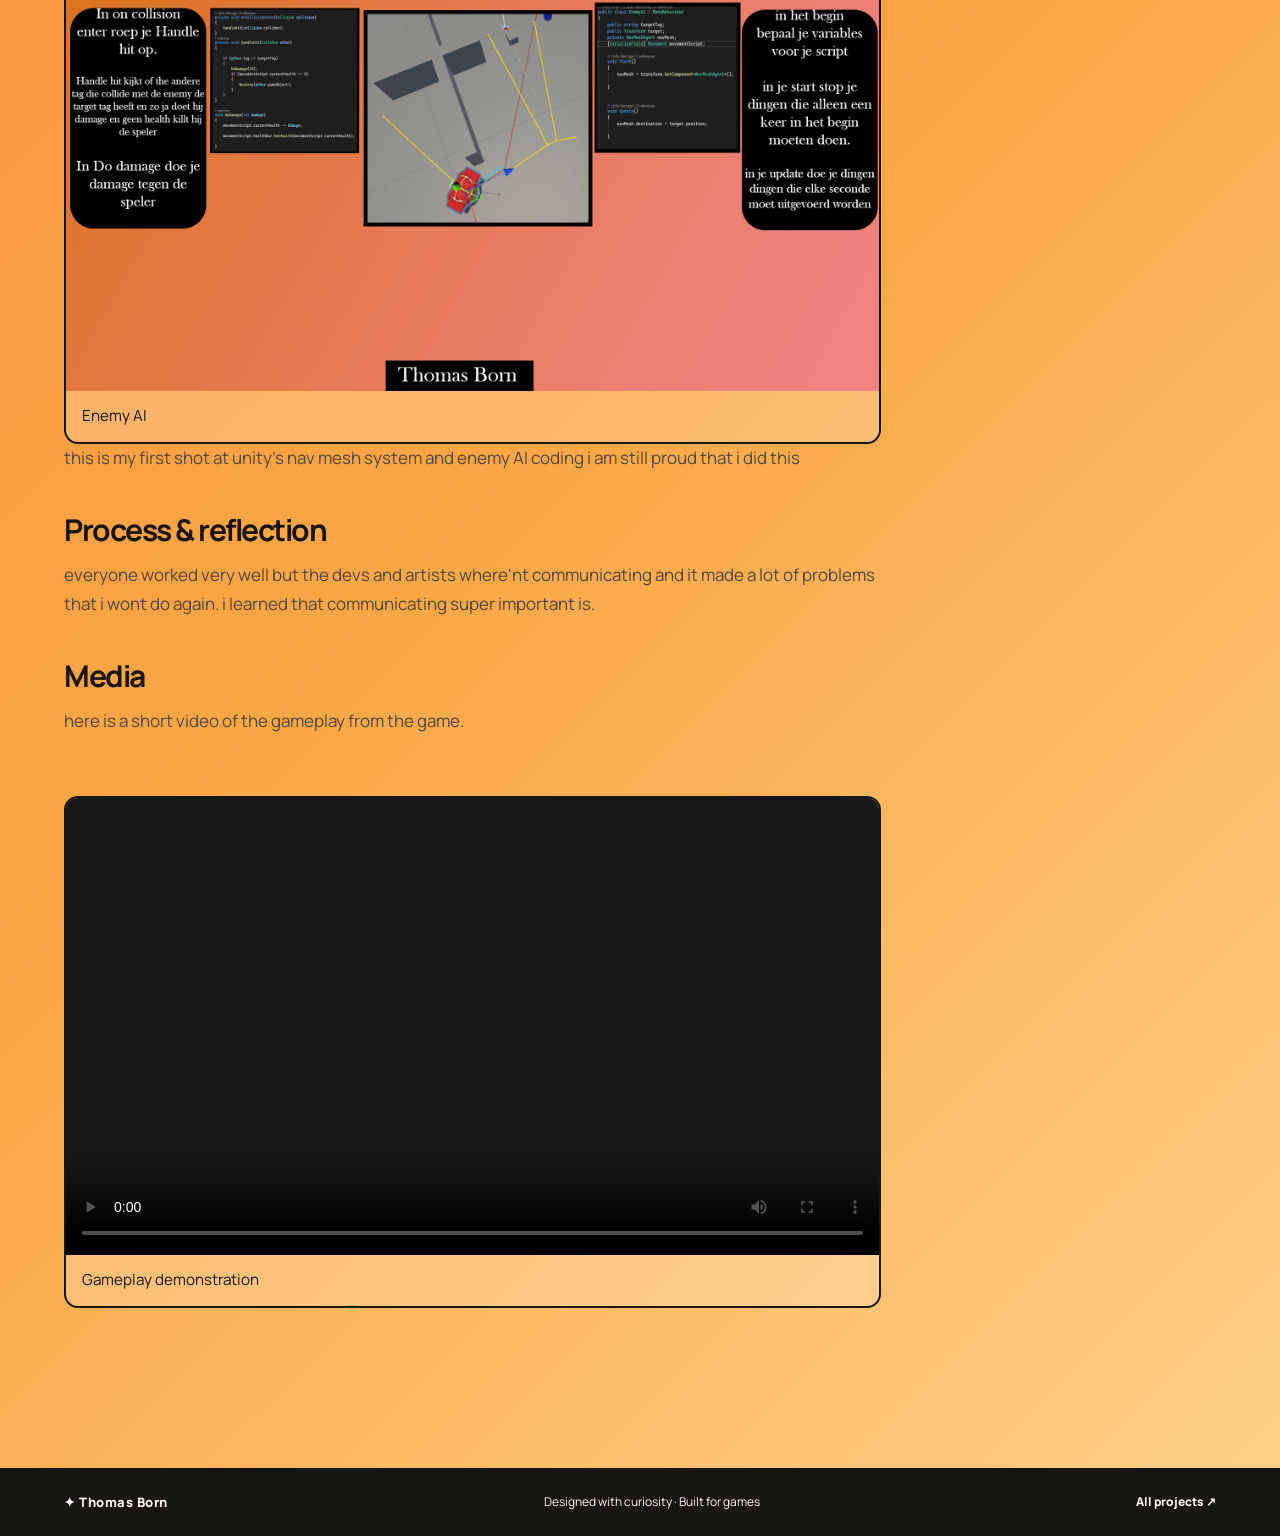
==== commit e110eb9c: "Update Narishima.html" ====
--- a/Narishima.html
+++ b/Narishima.html
@@ -19,7 +19,7 @@
         <h2>Mechanics & features</h2><ul><li><strong>Feature 1:</strong> explain what the player can do and how the system works.</li><li><strong>Feature 2:</strong> describe a technical problem and your solution.</li><li><strong>Feature 3:</strong> describe how you tested and fixed bugs.</li></ul>
         <h2>Code snippet</h2>        <figure class="media-item">
             <img
-                src="img/Visual sheet template copy.png"
+                src="IMG/CodeSnippet.png"
                 alt="Screenshot showing the tower defense combat system"
                 loading="lazy">
             <figcaption>Enemy AI</figcaption>
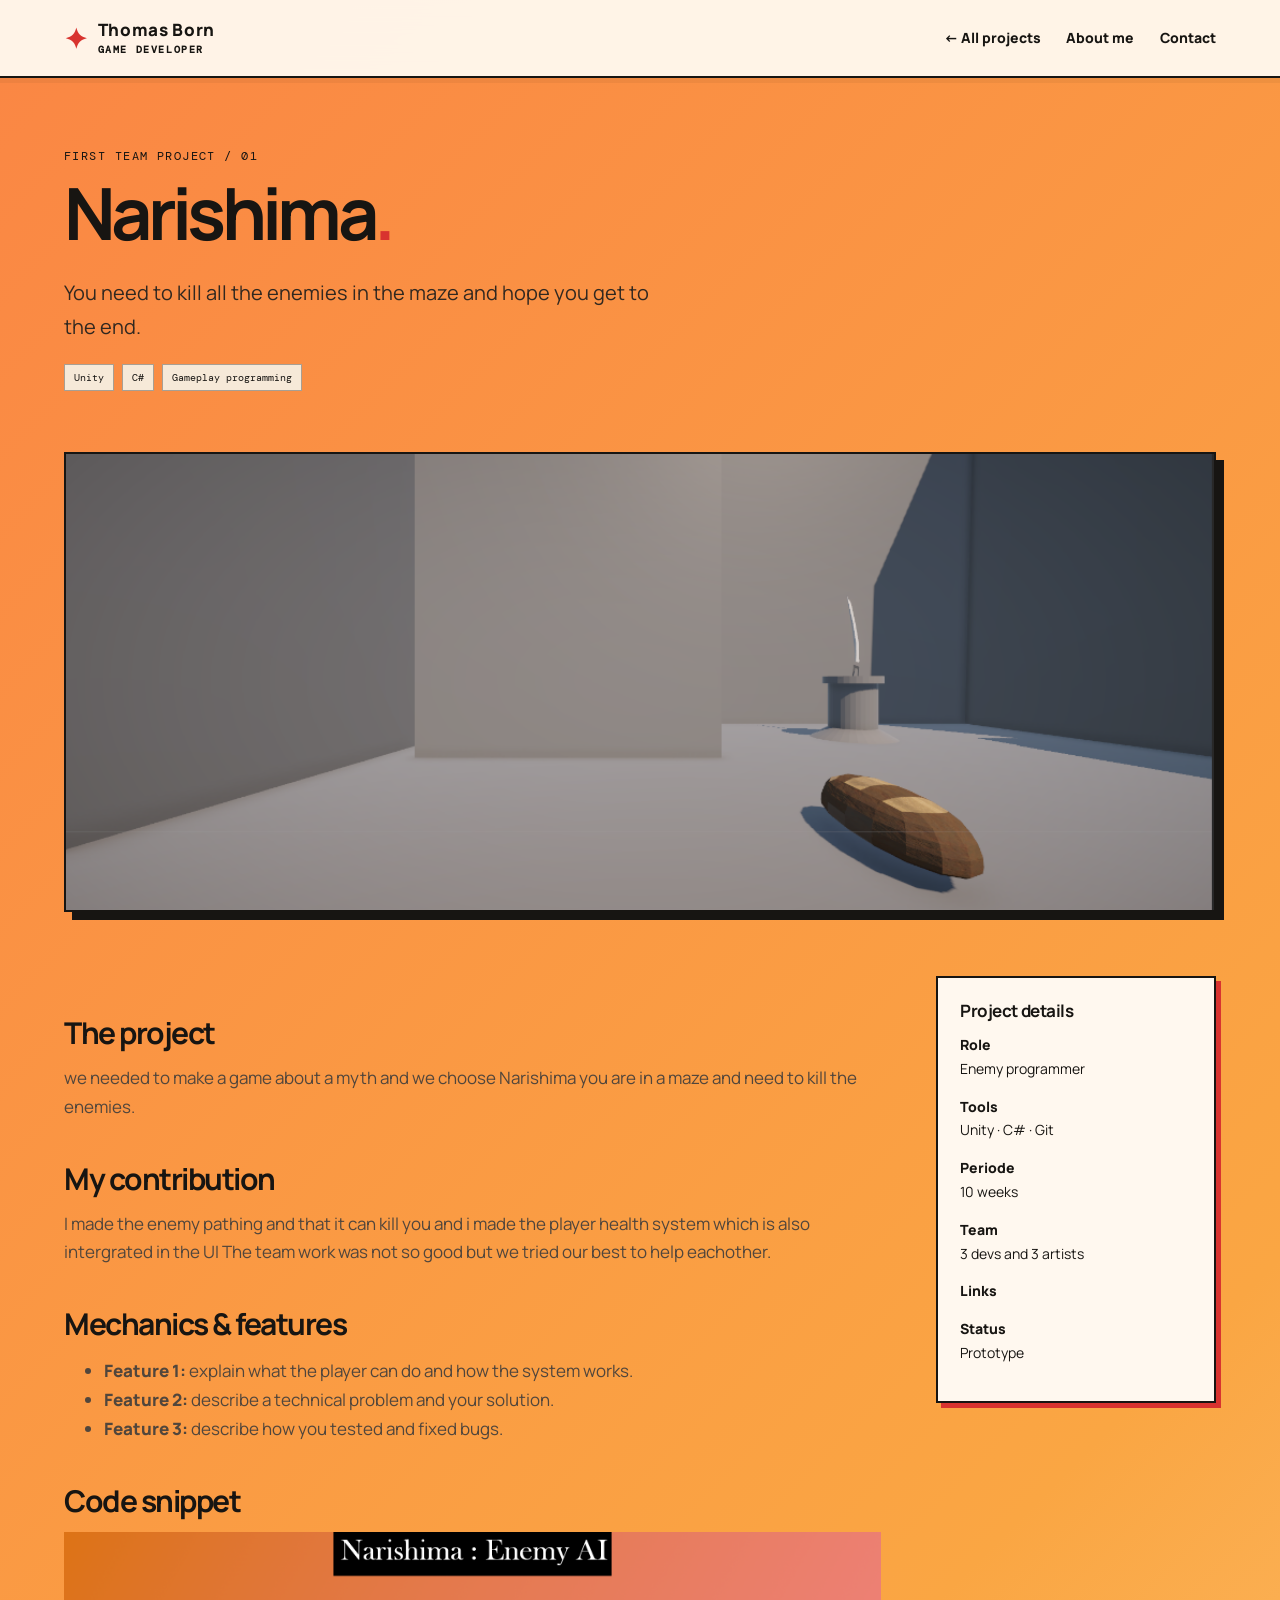
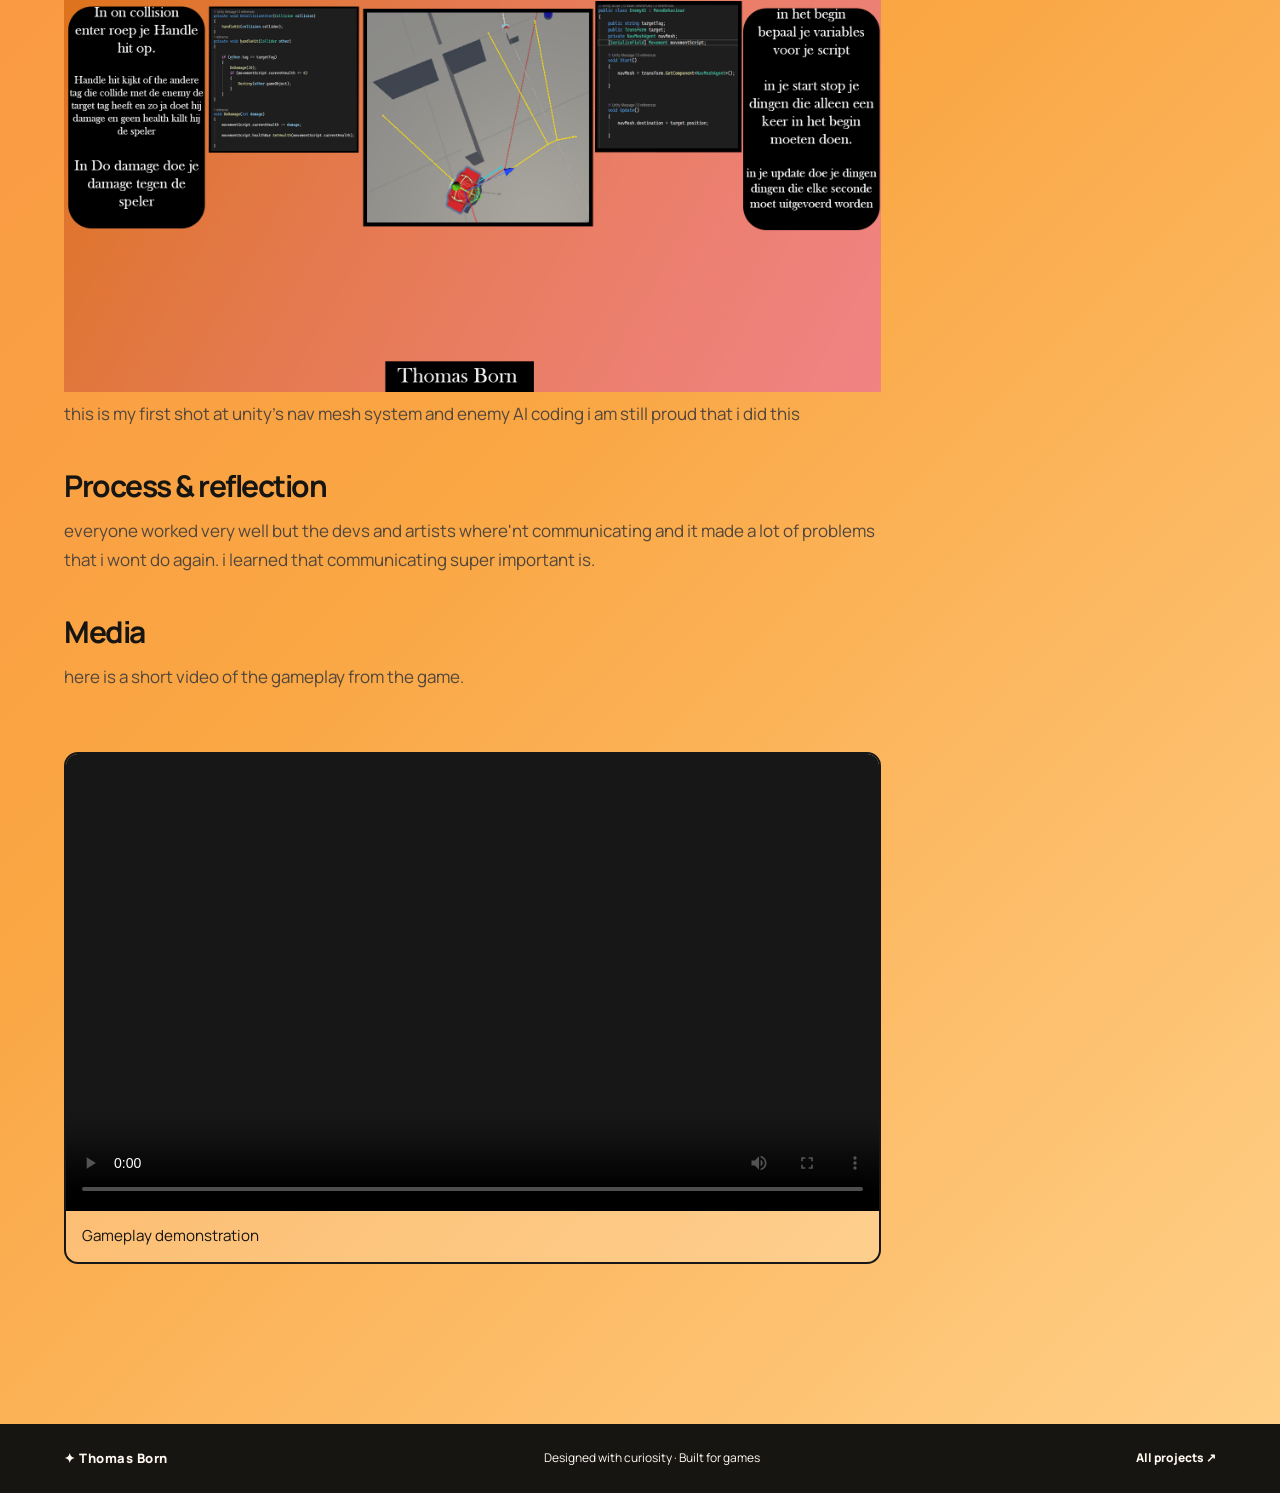
==== commit 7fb9b6fa: "Update Narishima.html" ====
--- a/Narishima.html
+++ b/Narishima.html
@@ -17,13 +17,12 @@
         <h2>The project</h2><p>we needed to make a game about a myth and we choose Narishima you are in a maze and need to kill the enemies.</p>
         <h2>My contribution</h2><p>I made the enemy pathing and that it can kill you and i made the player health system which is also intergrated in the UI The team work was not so good but we tried our best to help eachother.</p>
         <h2>Mechanics & features</h2><ul><li><strong>Feature 1:</strong> explain what the player can do and how the system works.</li><li><strong>Feature 2:</strong> describe a technical problem and your solution.</li><li><strong>Feature 3:</strong> describe how you tested and fixed bugs.</li></ul>
-        <h2>Code snippet</h2>        <figure class="media-item">
+        <h2>Code snippet</h2>        
             <img
                 src="IMG/CodeSnippet.png"
                 alt="Screenshot showing the tower defense combat system"
                 loading="lazy">
-            <figcaption>Enemy AI</figcaption>
-        </figure><p>this is my first shot at unity's nav mesh system and enemy AI coding i am still proud that i did this</p>
+<p>this is my first shot at unity's nav mesh system and enemy AI coding i am still proud that i did this</p>
         <h2>Process & reflection</h2><p>everyone worked very well but the devs and artists where'nt communicating and it made a lot of problems that i wont do again. i learned that communicating super important is.</p>
         <h2>Media</h2><p>here is a short video of the gameplay from the game.</p>
         <section class="project-media">
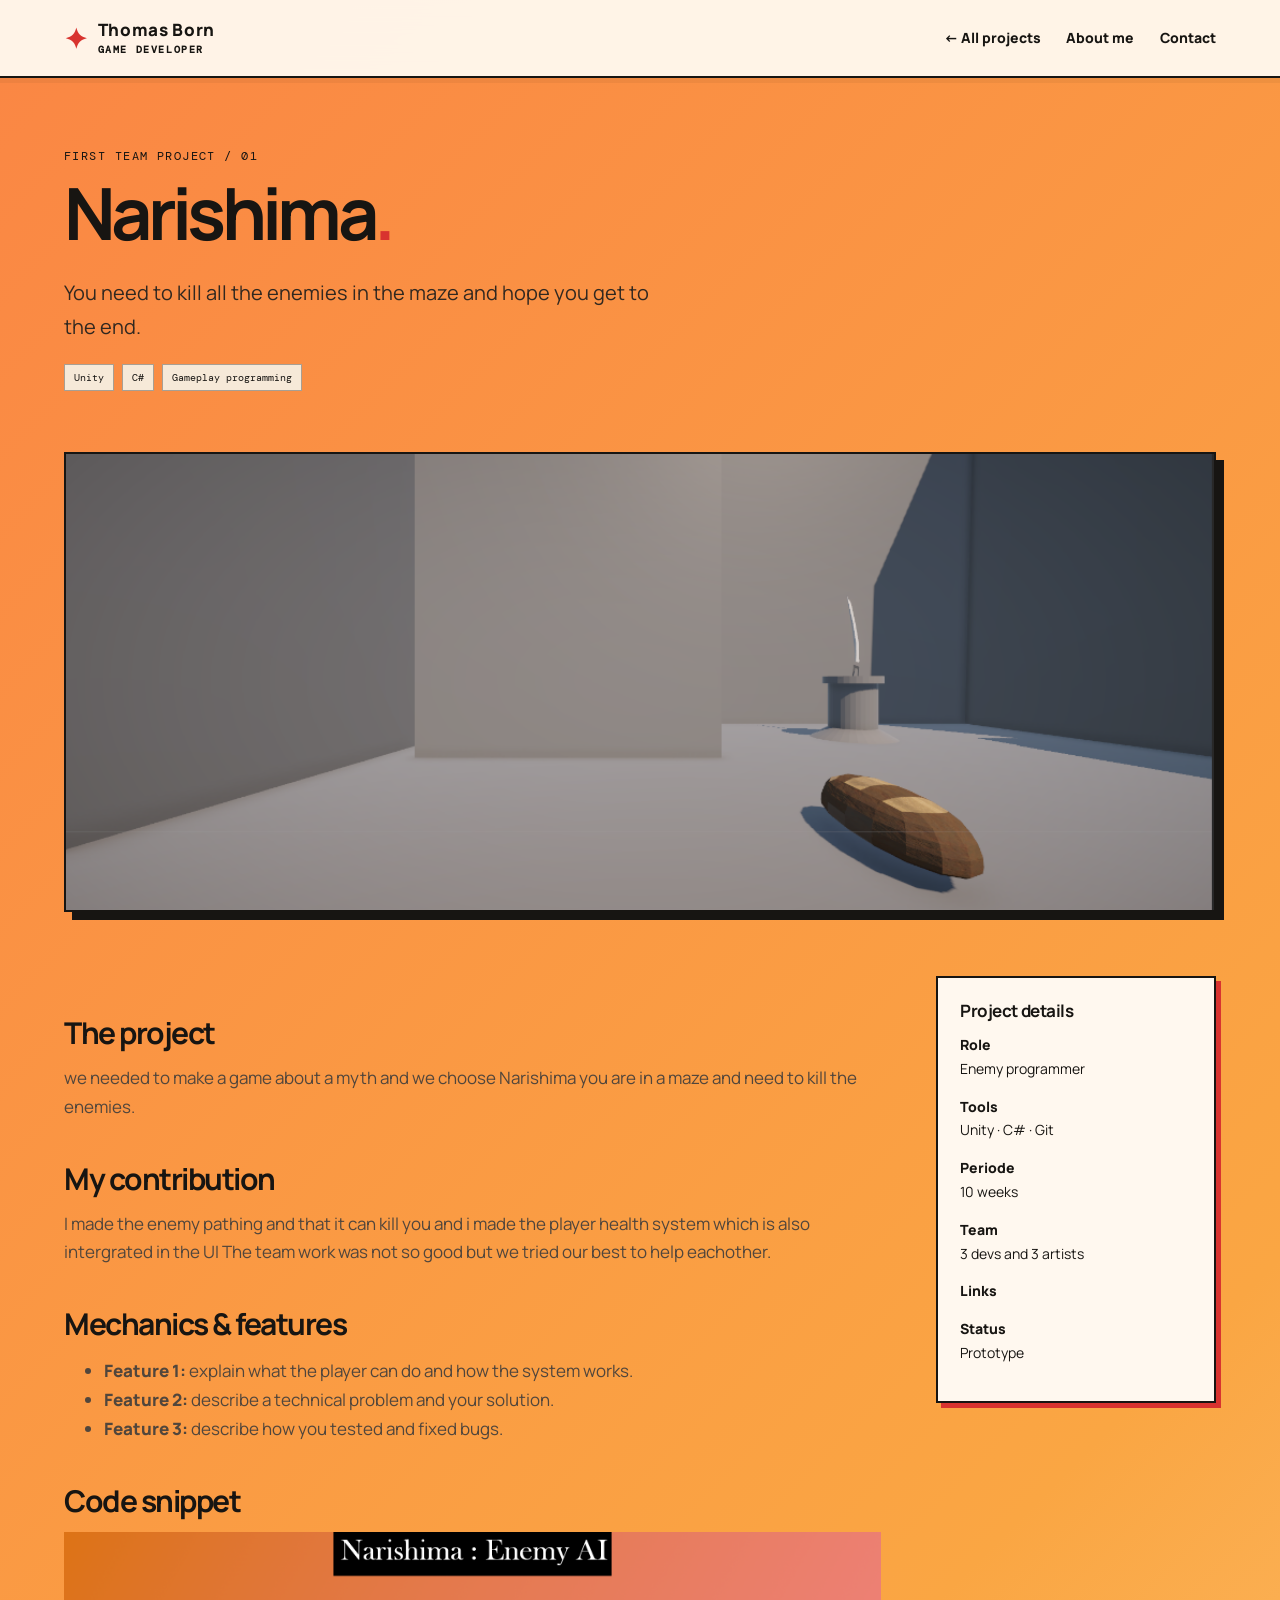
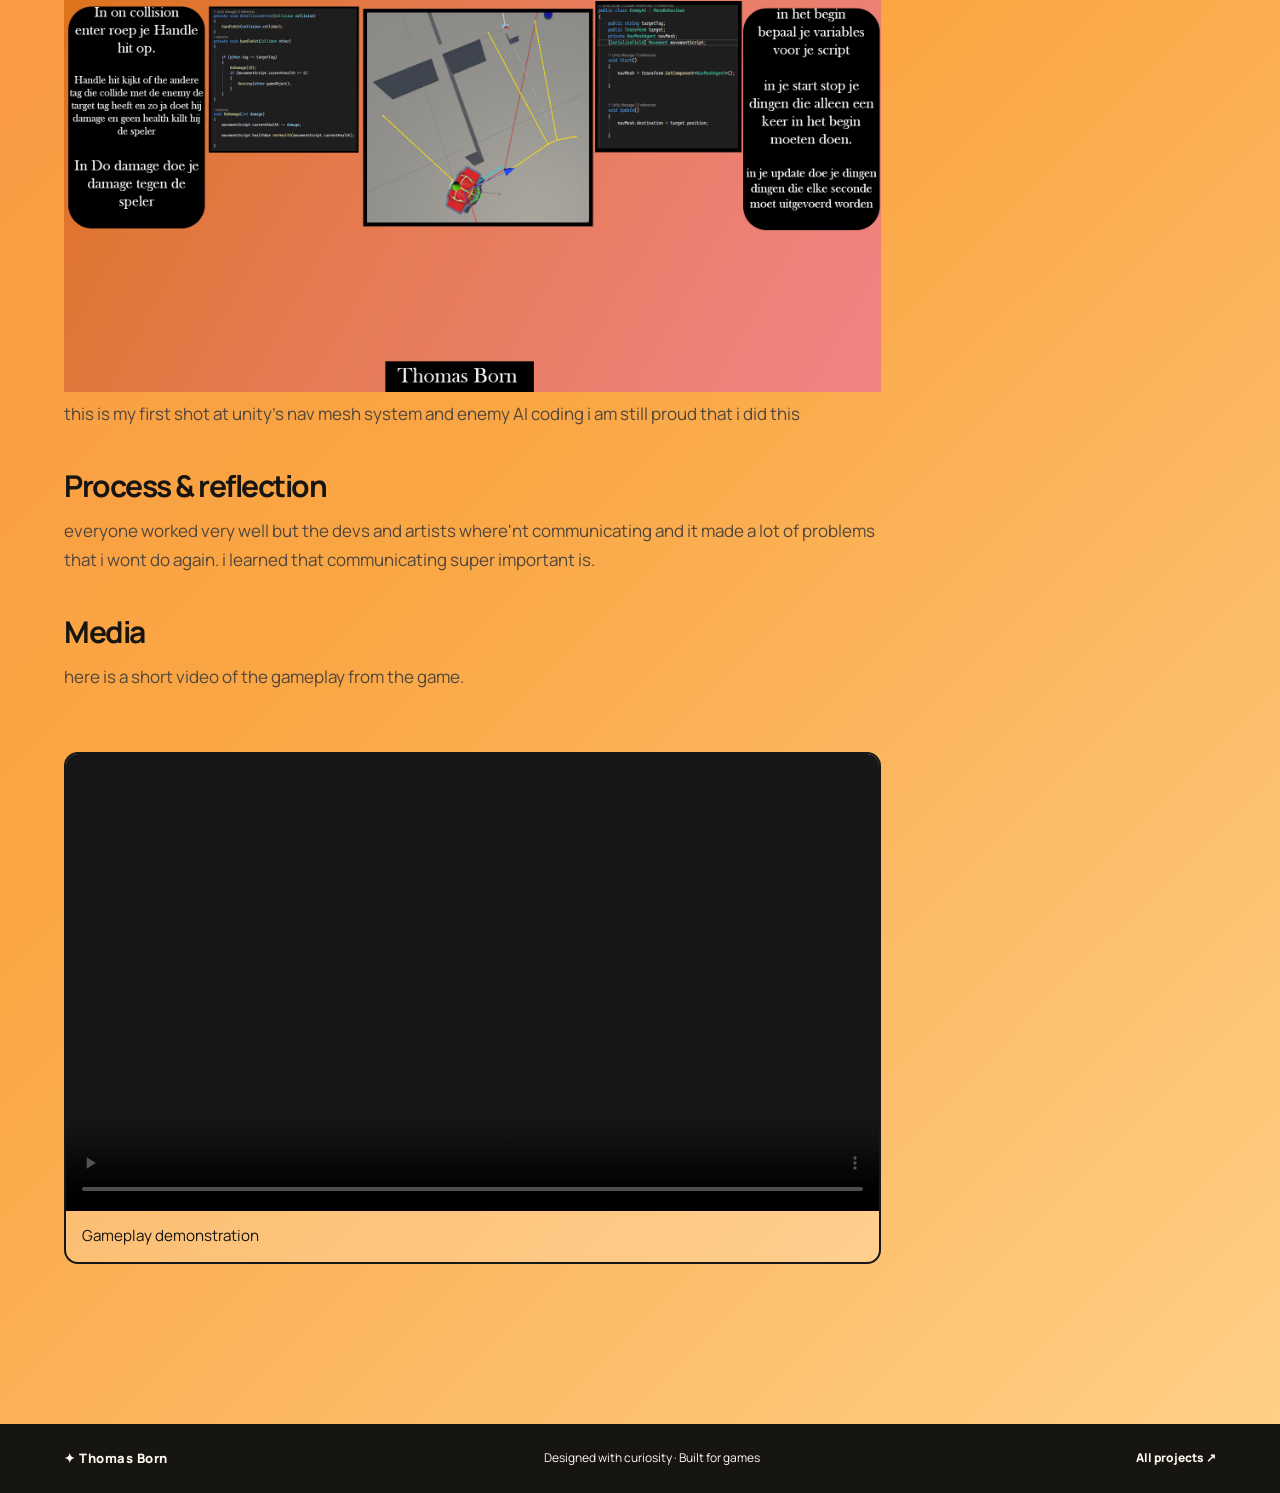
==== commit 1b8c14a1: "Update Narishima.html" ====
--- a/Narishima.html
+++ b/Narishima.html
@@ -18,9 +18,8 @@
         <h2>My contribution</h2><p>I made the enemy pathing and that it can kill you and i made the player health system which is also intergrated in the UI The team work was not so good but we tried our best to help eachother.</p>
         <h2>Mechanics & features</h2><ul><li><strong>Feature 1:</strong> explain what the player can do and how the system works.</li><li><strong>Feature 2:</strong> describe a technical problem and your solution.</li><li><strong>Feature 3:</strong> describe how you tested and fixed bugs.</li></ul>
         <h2>Code snippet</h2>        
-            <img
-                src="IMG/CodeSnippet.png"
-                alt="Screenshot showing the tower defense combat system"
+            <img src="IMG/CodeSnippet.png"
+                alt="Screenshot showing code snippet"
                 loading="lazy">
 <p>this is my first shot at unity's nav mesh system and enemy AI coding i am still proud that i did this</p>
         <h2>Process & reflection</h2><p>everyone worked very well but the devs and artists where'nt communicating and it made a lot of problems that i wont do again. i learned that communicating super important is.</p>
